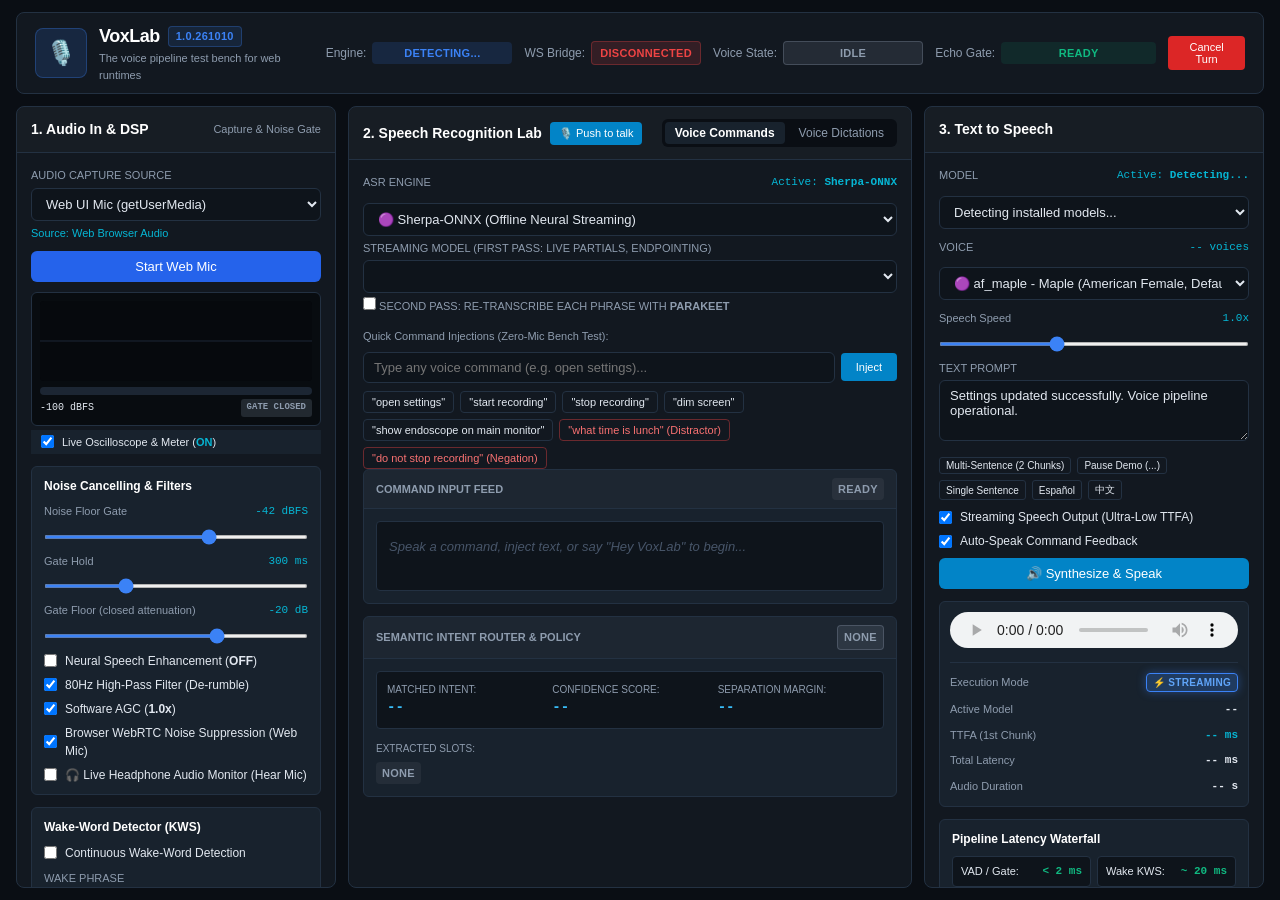
==== web/index.html @ cd6f0ede "feat(asr): Parakeet TDT second pass and switchable streaming model (Kroko default) Each endpointed p" ====
<!DOCTYPE html>
<html lang="en">
<head>
  <meta charset="UTF-8">
  <meta name="viewport" content="width=device-width, initial-scale=1.0">
  <title>VoxLab 1.0.261010 - Voice Pipeline Test Bench</title>
  <link rel="stylesheet" href="css/style.css">
</head>
<body>
  <div class="app-container">
    <!-- Header -->
    <header class="app-header">
      <div class="header-branding">
        <div class="logo-mark">🎙️</div>
        <div>
          <h1 class="app-title">VoxLab <span class="app-version">1.0.261010</span></h1>
          <p class="app-tagline">The voice pipeline test bench for web runtimes</p>
        </div>
      </div>

      <div class="header-status-bar">
        <div class="status-item">
          <span class="status-label">Engine:</span>
          <span id="engine-status" class="badge badge-info" title="Speech Processing Engine">DETECTING...</span>
        </div>
        <div class="status-item">
          <span class="status-label">WS Bridge:</span>
          <span id="ws-status" class="badge badge-disconnected">Connecting...</span>
        </div>
        <div class="status-item">
          <span class="status-label">Voice State:</span>
          <span id="voice-state" class="badge badge-idle">IDLE</span>
        </div>
        <div class="status-item">
          <span class="status-label">Echo Gate:</span>
          <span id="echo-status" class="badge badge-ready">READY</span>
        </div>
        <button id="btn-cancel" class="btn btn-sm btn-danger" title="Emergency Reset to IDLE">Cancel Turn</button>
      </div>
    </header>

    <!-- Main Test Bench Grid -->
    <main class="testbench-grid">
      
      <!-- Panel 1: Audio Input & Pre-processing Hub -->
      <section class="panel panel-input">
        <div class="panel-header">
          <h2>1. Audio In & DSP</h2>
          <span class="panel-subtitle">Capture & Noise Gate</span>
        </div>

        <div class="panel-body">
          <!-- Audio Source Selector -->
          <div class="form-group">
            <label for="audio-source">Audio Capture Source</label>
            <select id="audio-source" class="form-control">
              <option value="web_ui_mic">Web UI Mic (getUserMedia)</option>
              <option value="host_native_mic">Host Go App Mic (OS Native DirectShow / ALSA)</option>
              <option value="wav_file_injection">WAV Sample Injection (voice_test.wav)</option>
            </select>
            <div id="source-status-text" class="helper-text mt-1" style="font-size: 11px; color: var(--cyan);">Source: Web Browser Audio</div>
          </div>

          <!-- Mic Controls -->
          <div class="btn-group mb-2">
            <button id="btn-mic-toggle" class="btn btn-primary btn-block">Start Web Mic</button>
          </div>

          <!-- Live Visualizer -->
          <div class="visualizer-container">
            <canvas id="scope-canvas" width="320" height="90"></canvas>
            <div class="meter-overlay">
              <div class="meter-bar-container">
                <div id="vu-bar" class="meter-bar"></div>
              </div>
              <div class="meter-labels">
                <span id="meter-dbfs">-100 dBFS</span>
                <span id="gate-indicator" class="gate-tag gate-closed">GATE CLOSED</span>
              </div>
            </div>
          </div>
          <div class="toggle-list mt-1" style="background: var(--bg-card); padding: 4px 10px; border-radius: var(--radius-sm); border: 1px solid var(--border);">
            <label class="toggle-item" style="font-size: 11px; margin: 0;">
              <input type="checkbox" id="chk-live-scope" checked>
              <span id="live-scope-label">Live Oscilloscope & Meter (<strong id="live-scope-status" style="color: var(--cyan);">ON</strong>)</span>
            </label>
          </div>

          <!-- DSP Controls -->
          <div class="settings-box mt-3" id="dsp-settings-box">
            <h3>Noise Cancelling & Filters <span id="dsp-bypassed-badge" class="badge badge-muted hidden" style="font-size: 10px;">Bypassed in Browser ASR</span></h3>
            <div class="slider-group">
              <div class="slider-header">
                <label for="noise-gate-slider">Noise Floor Gate</label>
                <span id="noise-gate-val">-42 dBFS</span>
              </div>
              <input type="range" id="noise-gate-slider" min="-80" max="-20" value="-42" step="1">
            </div>
            <div class="slider-group">
              <div class="slider-header">
                <label for="gate-hold-slider">Gate Hold</label>
                <span id="gate-hold-val">300 ms</span>
              </div>
              <input type="range" id="gate-hold-slider" min="0" max="1000" value="300" step="10">
            </div>
            <div class="slider-group">
              <div class="slider-header">
                <label for="gate-floor-slider">Gate Floor (closed attenuation)</label>
                <span id="gate-floor-val">-20 dB</span>
              </div>
              <input type="range" id="gate-floor-slider" min="-60" max="0" value="-20" step="1">
            </div>

            <div class="toggle-list">
              <label class="toggle-item">
                <input type="checkbox" id="chk-enhancer">
                <span id="enhancer-label">Neural Speech Enhancement (<strong id="enhancer-status-val">OFF</strong>)</span>
              </label>
              <div id="enhancer-model-container" class="form-group mt-1 hidden" style="margin-left: 24px; margin-bottom: 6px;">
                <label for="enhancer-model-select" style="font-size: 10px; color: var(--text-dim); text-transform: uppercase;">Enhancement Architecture:</label>
                <select id="enhancer-model-select" class="form-control" style="font-size: 11px; padding: 2px 6px; height: 26px;">
                  <option value="gtcrn">GTCRN (Ultra-fast Conv-Recurrent)</option>
                  <option value="dpdfnet">DPDFNet (Deep Polyphase Filtering)</option>
                </select>
              </div>
              <label class="toggle-item">
                <input type="checkbox" id="chk-highpass" checked>
                <span>80Hz High-Pass Filter (De-rumble)</span>
              </label>
              <label class="toggle-item">
                <input type="checkbox" id="chk-agc" checked>
                <span id="agc-label">Software AGC (<strong id="agc-val">1.0x</strong>)</span>
              </label>
              <label class="toggle-item">
                <input type="checkbox" id="chk-webrtc-ns" checked>
                <span id="webrtc-ns-label">Browser WebRTC Noise Suppression (Web Mic)</span>
              </label>
              <label class="toggle-item">
                <input type="checkbox" id="chk-monitor">
                <span>🎧 Live Headphone Audio Monitor (Hear Mic)</span>
              </label>
            </div>
          </div>

          <!-- Wake-Word Activation -->
          <div class="settings-box mt-3" id="kws-settings-box">
            <h3>Wake-Word Detector (KWS) <span id="kws-disabled-badge" class="badge badge-muted hidden" style="font-size: 10px;">Disabled in Dictation</span></h3>
            <div class="toggle-list">
              <label class="toggle-item">
                <input type="checkbox" id="chk-kws-enable">
                <span>Continuous Wake-Word Detection</span>
              </label>
            </div>
            <div class="form-group mt-2">
              <label for="kws-keyword">Wake Phrase</label>
              <input type="text" id="kws-keyword" class="form-control" placeholder="Enter wake phrase (e.g. hey voxlab)..." value="hey voxlab" autocomplete="off">
            </div>
            <div id="kws-acoustic-controls">
              <div class="slider-group">
                <div class="slider-header">
                  <label>Sensitivity Threshold</label>
                  <span id="kws-thresh-val">0.40</span>
                </div>
                <input type="range" id="kws-thresh-slider" min="0.10" max="0.90" value="0.40" step="0.05">
              </div>
              <div class="ring-buffer-indicator">
                <span>Pre-roll Buffer:</span>
                <strong id="ring-buf-status">1000 ms armed</strong>
              </div>
            </div>
          </div>
        </div>
      </section>

      <!-- Panel 2: Dual Speech Processing Lab -->
      <section class="panel panel-center">
        <div class="panel-header">
          <div class="panel-title-row">
            <h2>2. Speech Recognition Lab</h2>
            <button id="btn-ptt-command" class="btn btn-sm btn-accent" title="Listen for voice command">🎙️ Push to talk</button>
          </div>
          <!-- Tab Switcher -->
          <div class="tabs-nav">
            <button id="tab-btn-commands" class="tab-btn active">Voice Commands</button>
            <button id="tab-btn-dictation" class="tab-btn">Voice Dictations</button>
          </div>
        </div>

        <div class="panel-body">
          <!-- ASR Engine Selection -->
          <div class="form-group mb-3">
            <div class="slider-header mb-1">
              <label for="asr-engine-select">ASR Engine</label>
              <span class="helper-text" style="font-size: 11px;">Active: <strong id="asr-engine-name" style="color: var(--cyan);">Sherpa-ONNX</strong></span>
            </div>
            <select id="asr-engine-select" class="form-control">
              <option value="sherpa">🟣 Sherpa-ONNX (Offline Neural Streaming)</option>
              <option value="browser">🌐 Browser Web Speech API (Built-in SpeechRecognition)</option>
              <option value="sim">🧪 Testbench Simulator (Mock Voice Engine)</option>
            </select>
            <div id="sherpa-model-controls" class="mt-1">
              <label for="asr-model-select" class="helper-text" style="font-size: 11px;">Streaming model (first pass: live partials, endpointing)</label>
              <select id="asr-model-select" class="form-control"></select>
              <label class="toggle-item mt-1">
                <input type="checkbox" id="chk-second-pass">
                <span>Second pass: re-transcribe each phrase with <strong id="second-pass-model">Parakeet</strong></span>
              </label>
            </div>
          </div>

          <!-- Commands Tab Content -->
          <div id="tab-content-commands" class="tab-content active">
            <!-- Quick Command Injection (Zero-Mic Bench Test) -->
            <div class="quick-inject mb-3">
              <label for="custom-cmd-input">Quick Command Injections (Zero-Mic Bench Test):</label>
              <div class="custom-inject-form">
                <input type="text" id="custom-cmd-input" class="form-control" placeholder="Type any voice command (e.g. open settings)..." autocomplete="off">
                <button id="btn-custom-inject" class="btn btn-sm btn-accent" title="Inject command">Inject</button>
              </div>
              <div class="quick-buttons">
                <button class="btn btn-sm btn-outline btn-inject" data-text="open settings">"open settings"</button>
                <button class="btn btn-sm btn-outline btn-inject" data-text="start recording">"start recording"</button>
                <button class="btn btn-sm btn-outline btn-inject" data-text="stop recording">"stop recording"</button>
                <button class="btn btn-sm btn-outline btn-inject" data-text="dim screen">"dim screen"</button>
                <button class="btn btn-sm btn-outline btn-inject" data-text="show endoscope on the main monitor">"show endoscope on main monitor"</button>
                <button class="btn btn-sm btn-outline btn-inject text-danger" data-text="what time is lunch">"what time is lunch" (Distractor)</button>
                <button class="btn btn-sm btn-outline btn-inject text-danger" data-text="do not stop recording">"do not stop recording" (Negation)</button>
              </div>
            </div>

            <!-- Command Input Feed Card -->
            <div class="card transcript-card">
              <div class="card-header">
                <span class="card-title">Command Input Feed</span>
                <span id="asr-status-badge" class="badge badge-subtle">Ready</span>
              </div>
              <div class="card-body">
                <div id="command-transcript-box" class="transcript-box">
                  <span class="placeholder-text">Speak a command, inject text, or say "Hey VoxLab" to begin...</span>
                </div>
              </div>
            </div>

            <!-- Intent Inspector Card -->
            <div class="card intent-card mt-3">
              <div class="card-header">
                <span class="card-title">Semantic Intent Router & Policy</span>
                <span id="intent-decision-badge" class="badge badge-idle">None</span>
              </div>
              <div class="card-body">
                <div class="intent-grid">
                  <div class="intent-metric">
                    <span class="metric-label">Matched Intent:</span>
                    <strong id="matched-intent-id">--</strong>
                  </div>
                  <div class="intent-metric">
                    <span class="metric-label">Confidence Score:</span>
                    <strong id="matched-confidence">--</strong>
                  </div>
                  <div class="intent-metric">
                    <span class="metric-label">Separation Margin:</span>
                    <strong id="matched-margin">--</strong>
                  </div>
                </div>

                <div id="slots-container" class="slots-box mt-2">
                  <span class="metric-label">Extracted Slots:</span>
                  <div id="slots-tags" class="tag-cloud"><span class="badge badge-subtle">None</span></div>
                </div>

                <!-- Rejection / Chatter Notice -->
                <div id="rejection-box" class="alert-box alert-warning mt-2 hidden">
                  <strong>Room Chatter Rejected:</strong>
                  <span id="rejection-reason">Out-of-domain conversational speech ignored quietly.</span>
                </div>
              </div>
            </div>
          </div>

          <!-- Dictation Tab Content -->
          <div id="tab-content-dictation" class="tab-content">
            <div class="turn-controls mb-3">
              <button id="btn-start-dictation" class="btn btn-accent">📝 Start dictation</button>
              <button id="btn-stop-dictation" class="btn btn-secondary">⏹️ Stop dictation</button>
            </div>

            <!-- Quick Dictation Injection (Zero-Mic Bench Test) -->
            <div class="quick-inject mb-3">
              <label for="custom-dict-input">Quick Dictation Injections (Zero-Mic Bench Test):</label>
              <div class="custom-inject-form">
                <input type="text" id="custom-dict-input" class="form-control" placeholder="Type spoken phrase (e.g. vital signs normal period)..." autocomplete="off">
                <button id="btn-custom-dict-inject" class="btn btn-sm btn-accent" title="Inject phrase">Inject</button>
              </div>
              <div class="quick-buttons">
                <button class="btn btn-sm btn-outline btn-inject-dict" data-text="patient presented with mild headache comma nausea and fatigue">"patient presented with mild headache comma nausea..."</button>
                <button class="btn btn-sm btn-outline btn-inject-dict" data-text="vital signs stable period">"vital signs stable period"</button>
                <button class="btn btn-sm btn-outline btn-inject-dict" data-text="incision site clean semicolon no signs of inflammation">"incision site clean semicolon..."</button>
                <button class="btn btn-sm btn-outline btn-inject-dict" data-text="any history of allergies question mark">"any history of allergies question mark"</button>
                <button class="btn btn-sm btn-outline btn-inject-dict" data-text="new line follow up in two weeks">"new line follow up in two weeks"</button>
              </div>
            </div>

            <!-- Live Streaming Dictation Stream -->
            <div class="card transcript-card">
              <div class="card-header">
                <span class="card-title">Live Spoken Dictation Stream</span>
                <span id="dictation-status-badge" class="badge badge-subtle">Idle</span>
              </div>
              <div class="card-body">
                <div id="dictation-live-box" class="transcript-box">
                  <span class="placeholder-text">Press 'Start dictation' and begin speaking...</span>
                </div>
              </div>
            </div>

            <!-- Annotation Draft Card -->
            <div class="card draft-card mt-3">
              <div class="card-header">
                <span class="card-title">Annotation Draft & Review (Safe Isolation)</span>
                <span class="badge badge-info">Draft Mode</span>
              </div>
              <div class="card-body">
                <p class="helper-text">Spoken text here is strictly isolated from command execution. Words like "stop recording" will never trigger system commands.</p>
                <textarea id="dictation-draft-text" class="form-control draft-textarea" rows="4" placeholder="Finalized dictation draft text appears here for review..."></textarea>
                
                <div class="draft-metadata mt-2">
                  <span>Target: <strong id="draft-target-label">scope_inspection_1</strong></span>
                  <span>Word Count: <strong id="draft-word-count">0</strong></span>
                </div>

                <div class="draft-actions mt-3">
                  <button id="btn-save-draft" class="btn btn-success">💾 Approve & Save</button>
                  <button id="btn-copy-draft" class="btn btn-secondary">📋 Copy</button>
                  <button id="btn-clear-draft" class="btn btn-danger">🗑️ Discard</button>
                </div>
              </div>
            </div>
          </div>

        </div>
      </section>

      <!-- Panel 3: Voice Synthesis (Kokoro TTS) & Telemetry -->
      <section class="panel panel-tts">
        <div class="panel-header">
          <h2>3. Text to Speech</h2>
        </div>

        <div class="panel-body">
          <!-- Model Selection -->
          <div class="form-group">
            <div class="slider-header mb-1">
              <label for="tts-model-select">Model</label>
              <span class="helper-text" style="font-size: 11px;">Active: <strong id="tts-model-name" style="color: var(--cyan);">Detecting...</strong></span>
            </div>
            <select id="tts-model-select" class="form-control">
              <option value="">Detecting installed models...</option>
            </select>
          </div>

          <!-- Voice Selection -->
          <div class="form-group mt-2">
            <div class="slider-header mb-1">
              <label for="tts-voice-select">Voice</label>
              <span class="helper-text" style="font-size: 11px;"><span id="tts-voice-count">--</span> voices</span>
            </div>
            <select id="tts-voice-select" class="form-control">
              <option value="af_maple">🟣 af_maple - Maple (American Female, Default)</option>
            </select>
          </div>

          <div class="slider-group">
            <div class="slider-header">
              <label>Speech Speed</label>
              <span id="tts-speed-val">1.0x</span>
            </div>
            <input type="range" id="tts-speed-slider" min="0.7" max="1.5" value="1.0" step="0.1">
          </div>

          <!-- Prompt Text -->
          <div class="form-group mt-2">
            <label for="tts-input-text">Text Prompt</label>
            <textarea id="tts-input-text" class="form-control" rows="3">Settings updated successfully. Voice pipeline operational.</textarea>
          </div>

          <!-- Quick Prompts -->
          <div class="quick-prompts">
            <button class="btn btn-xs btn-outline btn-prompt" data-text="Settings updated successfully. Voice pipeline operational.">Multi-Sentence (2 Chunks)</button>
            <button class="btn btn-xs btn-outline btn-prompt" data-text="System initialized... Ready for voice input.">Pause Demo (...)</button>
            <button class="btn btn-xs btn-outline btn-prompt" data-text="System preferences opened.">Single Sentence</button>
            <button class="btn btn-xs btn-outline btn-prompt" data-text="Hola, el sistema de voz está listo.">Español</button>
            <button class="btn btn-xs btn-outline btn-prompt" data-text="你好，语音系统已启动。">中文</button>
          </div>

          <div class="toggle-list mt-2">
            <label class="toggle-item">
              <input type="checkbox" id="chk-tts-streaming" checked>
              <span>Streaming Speech Output (Ultra-Low TTFA)</span>
            </label>
            <label class="toggle-item">
              <input type="checkbox" id="chk-auto-speak" checked>
              <span>Auto-Speak Command Feedback</span>
            </label>
          </div>

          <div class="btn-group mt-2">
            <button id="btn-synthesize" class="btn btn-accent btn-block">🔊 Synthesize & Speak</button>
          </div>

          <!-- Audio Player Card -->
          <div class="audio-playback-card mt-3">
            <audio id="tts-audio-player" controls class="tts-player"></audio>
            <div id="tts-stream-banner" class="tts-stream-banner hidden" style="display: none; align-items: center; gap: 8px; font-size: 11px; padding: 4px 8px; background: rgba(56, 189, 248, 0.12); border: 1px solid rgba(56, 189, 248, 0.3); border-radius: 4px; margin-bottom: 6px;">
              <span class="badge badge-listen" style="padding: 2px 6px; font-size: 10px;">STREAMING</span>
              <span id="tts-stream-status" style="color: var(--cyan); font-family: monospace;">Receiving chunks...</span>
            </div>
            <div class="tts-metrics-lines">
              <div class="tts-metric-line">
                <span class="tts-metric-label">Execution Mode</span>
                <span id="metric-tts-mode-badge" class="badge badge-subtle" style="font-size: 10px; padding: 1px 6px;">--</span>
              </div>
              <div class="tts-metric-line">
                <span class="tts-metric-label">Active Model</span>
                <strong id="tts-player-model">--</strong>
              </div>
              <div class="tts-metric-line">
                <span class="tts-metric-label">TTFA (1st Chunk)</span>
                <strong id="metric-tts-ttfa" style="color: var(--cyan);">-- ms</strong>
              </div>
              <div class="tts-metric-line">
                <span class="tts-metric-label">Total Latency</span>
                <strong id="metric-tts-latency">-- ms</strong>
              </div>
              <div class="tts-metric-line">
                <span class="tts-metric-label">Audio Duration</span>
                <strong id="metric-tts-dur">-- s</strong>
              </div>
            </div>
          </div>

          <!-- Benchmarks & Waterfall -->
          <div class="settings-box mt-3">
            <h3>Pipeline Latency Waterfall</h3>
            <div class="latency-grid">
              <div class="latency-pill">
                <span>VAD / Gate:</span>
                <strong>&lt; 2 ms</strong>
              </div>
              <div class="latency-pill">
                <span>Wake KWS:</span>
                <strong>~ 20 ms</strong>
              </div>
              <div class="latency-pill">
                <span>ASR Turn:</span>
                <strong id="metric-asr-delay">~ 180 ms</strong>
              </div>
              <div class="latency-pill">
                <span>Intent Scoring:</span>
                <strong id="metric-intent-latency">-- ms</strong>
              </div>
            </div>
          </div>

          <!-- WebSocket Event Stream -->
          <div class="settings-box mt-3">
            <div class="slider-header">
              <h3>IPC Event Stream</h3>
              <button id="btn-clear-log" class="btn btn-xs btn-subtle">Clear</button>
            </div>
            <div id="event-log" class="event-log-box"></div>
          </div>

        </div>
      </section>

    </main>
  </div>

  <!-- JavaScript Modules -->
  <script src="js/audio-capture.js"></script>
  <script src="js/voice-client.js"></script>
  <script src="js/bench-ui.js"></script>
</body>
</html>
---- web/css/style.css ----
:root {
  --bg-dark: #0a0e14;
  --bg-panel: #121820;
  --bg-card: #18222d;
  --bg-input: #0e141b;
  --border-color: #233142;
  --border-focus: #3b82f6;
  --text-main: #e2e8f0;
  --text-muted: #8e9cae;
  --accent: #3b82f6;
  --accent-hover: #2563eb;
  --success: #10b981;
  --warning: #f59e0b;
  --danger: #ef4444;
  --cyan: #06b6d4;
  --font-family: -apple-system, BlinkMacSystemFont, "Segoe UI", Roboto, Helvetica, Arial, sans-serif;
  --font-mono: "SFMono-Regular", Consolas, "Liberation Mono", Menlo, monospace;
}

* {
  box-sizing: border-box;
  margin: 0;
  padding: 0;
}

body {
  background-color: var(--bg-dark);
  color: var(--text-main);
  font-family: var(--font-family);
  font-size: 14px;
  line-height: 1.5;
  height: 100vh;
  overflow: hidden;
}

.app-container {
  display: flex;
  flex-direction: column;
  height: 100vh;
  padding: 12px 16px;
  gap: 12px;
}

/* Header */
.app-header {
  display: flex;
  justify-content: space-between;
  align-items: center;
  background-color: var(--bg-panel);
  border: 1px solid var(--border-color);
  border-radius: 8px;
  padding: 10px 18px;
}

.header-branding {
  display: flex;
  align-items: center;
  gap: 12px;
}

.logo-mark {
  font-size: 24px;
  background: rgba(59, 130, 246, 0.15);
  padding: 6px 10px;
  border-radius: 8px;
  border: 1px solid rgba(59, 130, 246, 0.3);
}

.app-title {
  font-size: 18px;
  font-weight: 700;
  letter-spacing: -0.5px;
  color: #fff;
  display: flex;
  align-items: center;
  gap: 8px;
}

.app-version {
  font-size: 11px;
  font-weight: 600;
  color: var(--accent);
  background: rgba(59, 130, 246, 0.12);
  border: 1px solid rgba(59, 130, 246, 0.28);
  border-radius: 4px;
  padding: 1px 7px;
  letter-spacing: 0.3px;
}

.app-tagline {
  font-size: 11px;
  color: var(--text-muted);
}

.header-status-bar {
  display: flex;
  align-items: center;
  gap: 12px;
  flex-wrap: nowrap;
}

.status-item {
  display: flex;
  align-items: center;
  gap: 6px;
  font-size: 12px;
  white-space: nowrap;
}

.status-label {
  color: var(--text-muted);
  font-weight: 500;
}

/* Badges with stable fixed width to prevent header text jumping */
.badge {
  display: inline-flex;
  justify-content: center;
  align-items: center;
  text-align: center;
  padding: 3px 6px;
  border-radius: 4px;
  font-size: 11px;
  font-weight: 600;
  letter-spacing: 0.3px;
  text-transform: uppercase;
  box-sizing: border-box;
  white-space: nowrap;
}

/* Stable fixed widths: only the badge color/text changes, never shifting line layout */
#engine-status {
  width: 140px;
}

#ws-status {
  width: 110px;
}

#voice-state {
  width: 140px;
}

#echo-status {
  width: 155px;
}

.badge-connected { background: rgba(16, 185, 129, 0.15); color: var(--success); border: 1px solid rgba(16, 185, 129, 0.3); }
.badge-disconnected { background: rgba(239, 68, 68, 0.15); color: var(--danger); border: 1px solid rgba(239, 68, 68, 0.3); }
.badge-idle { background: rgba(142, 156, 174, 0.15); color: var(--text-muted); border: 1px solid rgba(142, 156, 174, 0.3); }
.badge-listen { background: rgba(59, 130, 246, 0.25); color: #60a5fa; border: 1px solid #3b82f6; box-shadow: 0 0 10px rgba(59, 130, 246, 0.4); animation: pulse 1.5s infinite; }
.badge-speak { background: rgba(6, 182, 212, 0.25); color: #38bdf8; border: 1px solid var(--cyan); box-shadow: 0 0 10px rgba(6, 182, 212, 0.4); }
.badge-ready { background: rgba(16, 185, 129, 0.1); color: var(--success); }
.badge-muted { background: rgba(245, 158, 11, 0.2); color: var(--warning); border: 1px solid var(--warning); }
.badge-subtle { background: rgba(255, 255, 255, 0.05); color: var(--text-muted); }
.badge-info { background: rgba(59, 130, 246, 0.15); color: var(--accent); }

@keyframes pulse {
  0%, 100% { opacity: 1; transform: scale(1); }
  50% { opacity: 0.85; transform: scale(1.03); }
}

/* Test Bench Grid */
.testbench-grid {
  display: grid;
  grid-template-columns: 320px 1fr 340px;
  gap: 12px;
  flex: 1;
  min-height: 0;
}

/* Panels */
.panel {
  background-color: var(--bg-panel);
  border: 1px solid var(--border-color);
  border-radius: 8px;
  display: flex;
  flex-direction: column;
  overflow: hidden;
}

.panel-header {
  padding: 12px 14px;
  background-color: rgba(255, 255, 255, 0.02);
  border-bottom: 1px solid var(--border-color);
  display: flex;
  justify-content: space-between;
  align-items: center;
}

.panel-title-row {
  display: flex;
  align-items: center;
  gap: 8px;
}

#tts-model-badge {
  font-size: 10px;
  padding: 2px 7px;
  letter-spacing: 0.3px;
  max-width: 160px;
  overflow: hidden;
  text-overflow: ellipsis;
  white-space: nowrap;
}

.panel-header h2 {
  font-size: 14px;
  font-weight: 600;
  color: #fff;
}

.panel-subtitle {
  font-size: 11px;
  color: var(--text-muted);
}

.panel-body {
  padding: 14px;
  overflow-y: auto;
  flex: 1;
}

/* Form Controls */
.form-group {
  margin-bottom: 10px;
}

.form-group label {
  display: block;
  font-size: 11px;
  font-weight: 500;
  color: var(--text-muted);
  margin-bottom: 4px;
  text-transform: uppercase;
}

.form-control {
  width: 100%;
  background: var(--bg-input);
  border: 1px solid var(--border-color);
  color: var(--text-main);
  padding: 7px 10px;
  border-radius: 6px;
  font-size: 13px;
  font-family: inherit;
  outline: none;
  transition: border-color 0.15s;
}

.form-control:focus {
  border-color: var(--border-focus);
}

/* Visualizer */
.visualizer-container {
  background: #080c10;
  border: 1px solid var(--border-color);
  border-radius: 6px;
  padding: 8px;
  margin-top: 10px;
}

#scope-canvas {
  width: 100%;
  height: 80px;
  background: #040608;
  border-radius: 4px;
  display: block;
}

.meter-overlay {
  margin-top: 6px;
}

.meter-bar-container {
  height: 8px;
  background: #1c2633;
  border-radius: 4px;
  overflow: hidden;
}

.meter-bar {
  width: 0%;
  height: 100%;
  background: linear-gradient(90deg, var(--success), var(--warning) 80%, var(--danger));
  transition: width 0.08s ease-out;
}

.meter-labels {
  display: flex;
  justify-content: space-between;
  align-items: center;
  font-family: var(--font-mono);
  font-size: 10px;
  margin-top: 4px;
}

.gate-tag {
  font-size: 9px;
  padding: 2px 6px;
  border-radius: 3px;
  font-weight: 600;
}

.gate-open { background: rgba(16, 185, 129, 0.2); color: var(--success); }
.gate-closed { background: rgba(142, 156, 174, 0.2); color: var(--text-muted); }

/* Settings Box */
.settings-box {
  background: var(--bg-card);
  border: 1px solid var(--border-color);
  border-radius: 6px;
  padding: 10px 12px;
}

.settings-box h3 {
  font-size: 12px;
  font-weight: 600;
  color: #fff;
  margin-bottom: 8px;
  display: flex;
  justify-content: space-between;
  align-items: center;
}

.settings-box.section-disabled {
  opacity: 0.38;
  pointer-events: none;
  filter: grayscale(0.7);
  user-select: none;
  transition: opacity 0.2s ease, filter 0.2s ease;
}

.settings-box.section-disabled input,
.settings-box.section-disabled select,
.settings-box.section-disabled button {
  cursor: not-allowed;
}

.slider-group {
  margin-bottom: 8px;
}

.slider-header {
  display: flex;
  justify-content: space-between;
  font-size: 11px;
  color: var(--text-muted);
  margin-bottom: 4px;
}

.slider-header span {
  font-family: var(--font-mono);
  color: var(--cyan);
}

input[type="range"] {
  width: 100%;
  accent-color: var(--accent);
  background: #1c2633;
  height: 4px;
  border-radius: 2px;
  outline: none;
}

.toggle-list {
  display: flex;
  flex-direction: column;
  gap: 6px;
}

.toggle-item {
  display: flex;
  align-items: center;
  gap: 8px;
  font-size: 12px;
  cursor: pointer;
  color: var(--text-main);
}

.ring-buffer-indicator {
  margin-top: 8px;
  padding-top: 6px;
  border-top: 1px solid var(--border-color);
  display: flex;
  justify-content: space-between;
  font-size: 11px;
  color: var(--text-muted);
}

.ring-buffer-indicator strong {
  color: var(--success);
}

/* Buttons */
.btn {
  display: inline-flex;
  align-items: center;
  justify-content: center;
  font-family: inherit;
  font-weight: 500;
  font-size: 13px;
  padding: 7px 14px;
  border-radius: 6px;
  border: 1px solid transparent;
  cursor: pointer;
  transition: all 0.15s;
}

.btn-block { width: 100%; }
.btn-sm { font-size: 11px; padding: 4px 8px; border-radius: 4px; }
.btn-xs { font-size: 10px; padding: 2px 6px; border-radius: 3px; }

.btn-primary { background: #2563eb; color: #fff; }
.btn-primary:hover { background: #1d4ed8; }
.btn-accent { background: #0284c7; color: #fff; }
.btn-accent:hover { background: #0369a1; }
.btn-secondary { background: #1e293b; color: var(--text-main); border-color: var(--border-color); }
.btn-secondary:hover { background: #334155; }
.btn-success { background: #059669; color: #fff; }
.btn-danger { background: #dc2626; color: #fff; }
.btn-subtle { background: transparent; color: var(--text-muted); border-color: var(--border-color); }
.btn-outline { background: transparent; border-color: var(--border-color); color: var(--text-main); }
.btn-outline:hover { background: rgba(255, 255, 255, 0.05); }

/* Tabs */
.tabs-nav {
  display: flex;
  gap: 4px;
  background: var(--bg-dark);
  padding: 3px;
  border-radius: 6px;
}

.tab-btn {
  background: transparent;
  border: none;
  color: var(--text-muted);
  font-size: 12px;
  font-weight: 500;
  padding: 4px 10px;
  border-radius: 4px;
  cursor: pointer;
}

.tab-btn.active {
  background: var(--bg-card);
  color: #fff;
  font-weight: 600;
}

.tab-content { display: none; }
.tab-content.active { display: block; }

/* Cards */
.card {
  background: var(--bg-card);
  border: 1px solid var(--border-color);
  border-radius: 6px;
  overflow: hidden;
}

.card-header {
  padding: 8px 12px;
  background: rgba(255, 255, 255, 0.02);
  border-bottom: 1px solid var(--border-color);
  display: flex;
  justify-content: space-between;
  align-items: center;
}

.card-title {
  font-size: 11px;
  font-weight: 600;
  text-transform: uppercase;
  color: var(--text-muted);
}

.card-body {
  padding: 12px;
}

/* Transcript Box */
.transcript-box {
  background: var(--bg-input);
  border: 1px solid var(--border-color);
  border-radius: 4px;
  padding: 12px;
  min-height: 70px;
  font-size: 15px;
  font-family: var(--font-family);
  color: #fff;
  line-height: 1.6;
}

.placeholder-text {
  color: #475569;
  font-style: italic;
  font-size: 13px;
}

/* Intent Grid */
.intent-grid {
  display: grid;
  grid-template-columns: repeat(3, 1fr);
  gap: 10px;
  background: var(--bg-input);
  padding: 10px;
  border-radius: 4px;
  border: 1px solid var(--border-color);
}

.intent-metric {
  display: flex;
  flex-direction: column;
}

.metric-label {
  font-size: 10px;
  color: var(--text-muted);
  text-transform: uppercase;
}

.intent-metric strong {
  font-size: 14px;
  color: #38bdf8;
  font-family: var(--font-mono);
}

.tag-cloud {
  display: flex;
  flex-wrap: wrap;
  gap: 6px;
  margin-top: 4px;
}

/* Alert Box */
.alert-box {
  padding: 8px 12px;
  border-radius: 4px;
  font-size: 12px;
}

.alert-warning {
  background: rgba(245, 158, 11, 0.15);
  border: 1px solid rgba(245, 158, 11, 0.3);
  color: #fbbf24;
}

/* Quick Buttons */
.quick-buttons, .quick-prompts {
  display: flex;
  flex-wrap: wrap;
  gap: 6px;
  margin-top: 6px;
}

.quick-inject label {
  font-size: 11px;
  color: var(--text-muted);
}

.custom-inject-form {
  display: flex;
  gap: 6px;
  align-items: center;
  margin-top: 6px;
  margin-bottom: 8px;
}

.custom-inject-form .form-control {
  flex: 1;
}

.custom-inject-form .btn {
  white-space: nowrap;
  padding: 7px 14px;
}

.text-danger { color: #f87171 !important; border-color: rgba(239, 68, 68, 0.4) !important; }

/* Dictation */
.draft-textarea {
  font-family: var(--font-mono);
  font-size: 13px;
  line-height: 1.6;
}

.helper-text {
  font-size: 11px;
  color: var(--text-muted);
  margin-bottom: 8px;
}

.draft-metadata {
  display: flex;
  justify-content: space-between;
  font-size: 11px;
  color: var(--text-muted);
}

.draft-actions {
  display: flex;
  gap: 8px;
}

/* Turn Controls */
.turn-controls {
  display: flex;
  gap: 8px;
  margin-bottom: 12px;
}

/* TTS Player */
.audio-playback-card {
  background: var(--bg-card);
  border: 1px solid var(--border-color);
  border-radius: 6px;
  padding: 10px;
}

.tts-player {
  width: 100%;
  height: 36px;
  outline: none;
}

.tts-metrics-lines {
  display: flex;
  flex-direction: column;
  gap: 5px;
  margin-top: 8px;
  padding-top: 8px;
  border-top: 1px solid var(--border-color);
  font-size: 11px;
}

.tts-metric-line {
  display: flex;
  justify-content: space-between;
  align-items: center;
  padding: 2px 0;
}

.tts-metric-label {
  color: var(--text-muted);
  font-size: 11px;
}

.tts-metric-line strong {
  font-family: var(--font-mono);
  color: var(--text-main);
  font-size: 11px;
}

/* Latency Grid */
.latency-grid {
  display: grid;
  grid-template-columns: 1fr 1fr;
  gap: 6px;
}

.latency-pill {
  background: var(--bg-input);
  border: 1px solid var(--border-color);
  padding: 6px 8px;
  border-radius: 4px;
  display: flex;
  justify-content: space-between;
  font-size: 11px;
}

.latency-pill strong {
  font-family: var(--font-mono);
  color: var(--success);
}

/* Event Log */
.event-log-box {
  background: #06090d;
  border: 1px solid var(--border-color);
  border-radius: 4px;
  height: 120px;
  overflow-y: auto;
  font-family: var(--font-mono);
  font-size: 10px;
  padding: 6px;
  display: flex;
  flex-direction: column;
  gap: 4px;
}

.log-entry {
  color: #94a3b8;
  word-break: break-all;
}

.log-time { color: #64748b; margin-right: 4px; }
.log-event { color: #38bdf8; font-weight: 600; margin-right: 4px; }

/* Utilities */
.hidden { display: none !important; }
.mt-1 { margin-top: 4px; }
.mt-2 { margin-top: 8px; }
.mt-3 { margin-top: 12px; }
.mb-2 { margin-bottom: 8px; }
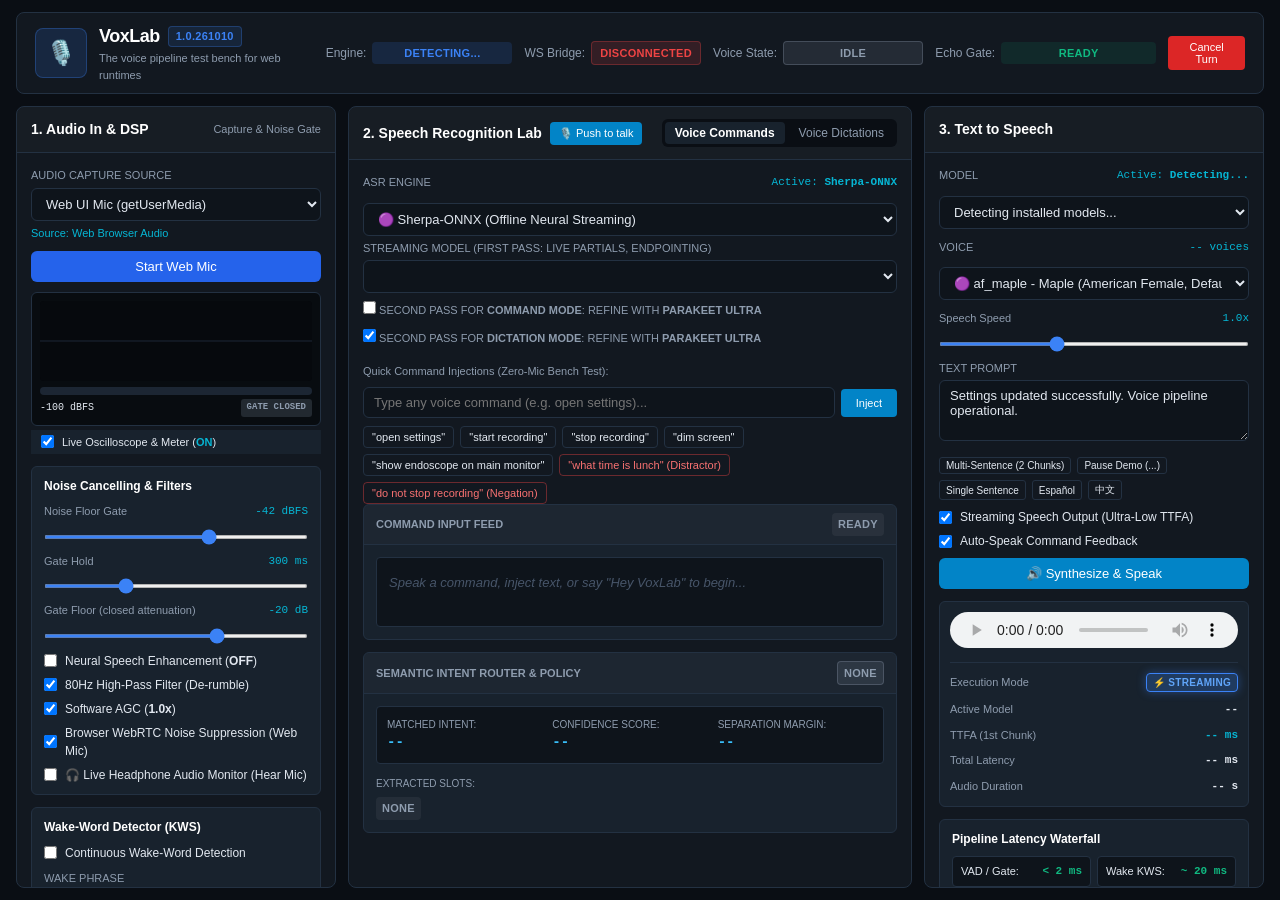
==== commit e2f84689: "feat(asr): upgrade to Nemotron-3.5 streaming & Parakeet Ultra with per-mode second pass controls" ====
--- a/web/index.html
+++ b/web/index.html
@@ -201,10 +201,16 @@
             <div id="sherpa-model-controls" class="mt-1">
               <label for="asr-model-select" class="helper-text" style="font-size: 11px;">Streaming model (first pass: live partials, endpointing)</label>
               <select id="asr-model-select" class="form-control"></select>
-              <label class="toggle-item mt-1">
-                <input type="checkbox" id="chk-second-pass">
-                <span>Second pass: re-transcribe each phrase with <strong id="second-pass-model">Parakeet</strong></span>
-              </label>
+              <div class="second-pass-toggles mt-2" style="display: flex; flex-direction: column; gap: 6px;">
+                <label class="toggle-item">
+                  <input type="checkbox" id="chk-second-pass-command">
+                  <span>Second pass for <strong>Command mode</strong>: refine with <strong class="second-pass-model-name" id="second-pass-model">Parakeet Ultra</strong></span>
+                </label>
+                <label class="toggle-item">
+                  <input type="checkbox" id="chk-second-pass-dictation" checked>
+                  <span>Second pass for <strong>Dictation mode</strong>: refine with <strong class="second-pass-model-name">Parakeet Ultra</strong></span>
+                </label>
+              </div>
             </div>
           </div>
 
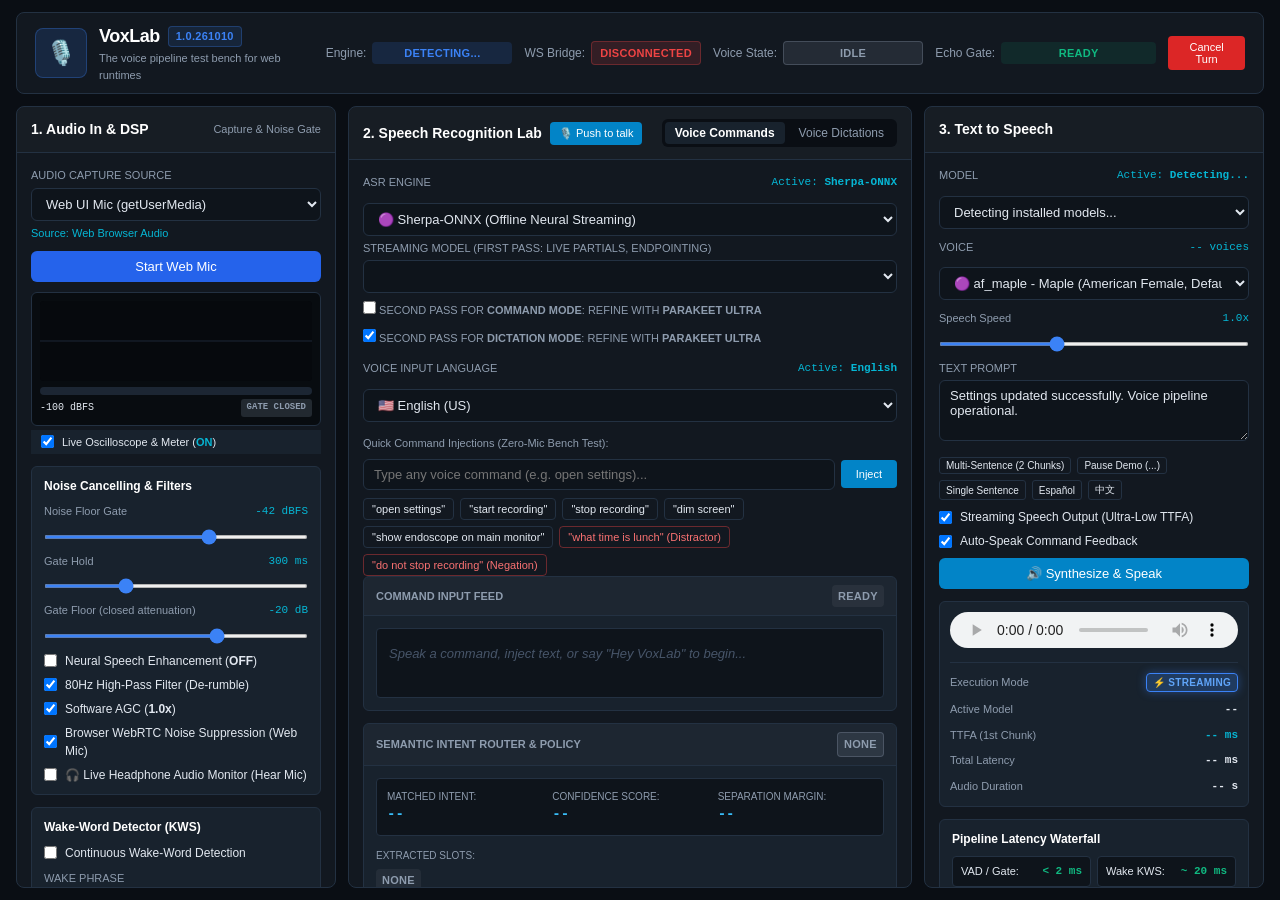
==== commit e7b74464: "feat(eval): add voice input language selector and synthetic round-trip acoustic evaluation suite" ====
--- a/web/index.html
+++ b/web/index.html
@@ -214,6 +214,27 @@
             </div>
           </div>
 
+          <!-- Voice Input Language Selection -->
+          <div class="form-group mb-3">
+            <div class="slider-header mb-1">
+              <label for="asr-lang-select">Voice Input Language</label>
+              <span class="helper-text" style="font-size: 11px;">Active: <strong id="asr-lang-label" style="color: var(--cyan);">English (US)</strong></span>
+            </div>
+            <select id="asr-lang-select" class="form-control">
+              <option value="auto">🌐 Auto-Detect / Multilingual (Nemotron 40+ langs)</option>
+              <option value="en-US" selected>🇺🇸 English (US)</option>
+              <option value="en-GB">🇬🇧 English (UK)</option>
+              <option value="es-ES">🇪🇸 Spanish (Español)</option>
+              <option value="fr-FR">🇫🇷 French (Français)</option>
+              <option value="de-DE">🇩🇪 German (Deutsch)</option>
+              <option value="it-IT">🇮🇹 Italian (Italiano)</option>
+              <option value="pt-BR">🇧🇷 Portuguese (Português - Brasil)</option>
+              <option value="ja-JP">🇯🇵 Japanese (日本語)</option>
+              <option value="zh-CN">🇨🇳 Chinese (Mandarin / 普通话)</option>
+              <option value="hi-IN">🇮🇳 Hindi (हिन्दी)</option>
+            </select>
+          </div>
+
           <!-- Commands Tab Content -->
           <div id="tab-content-commands" class="tab-content active">
             <!-- Quick Command Injection (Zero-Mic Bench Test) -->
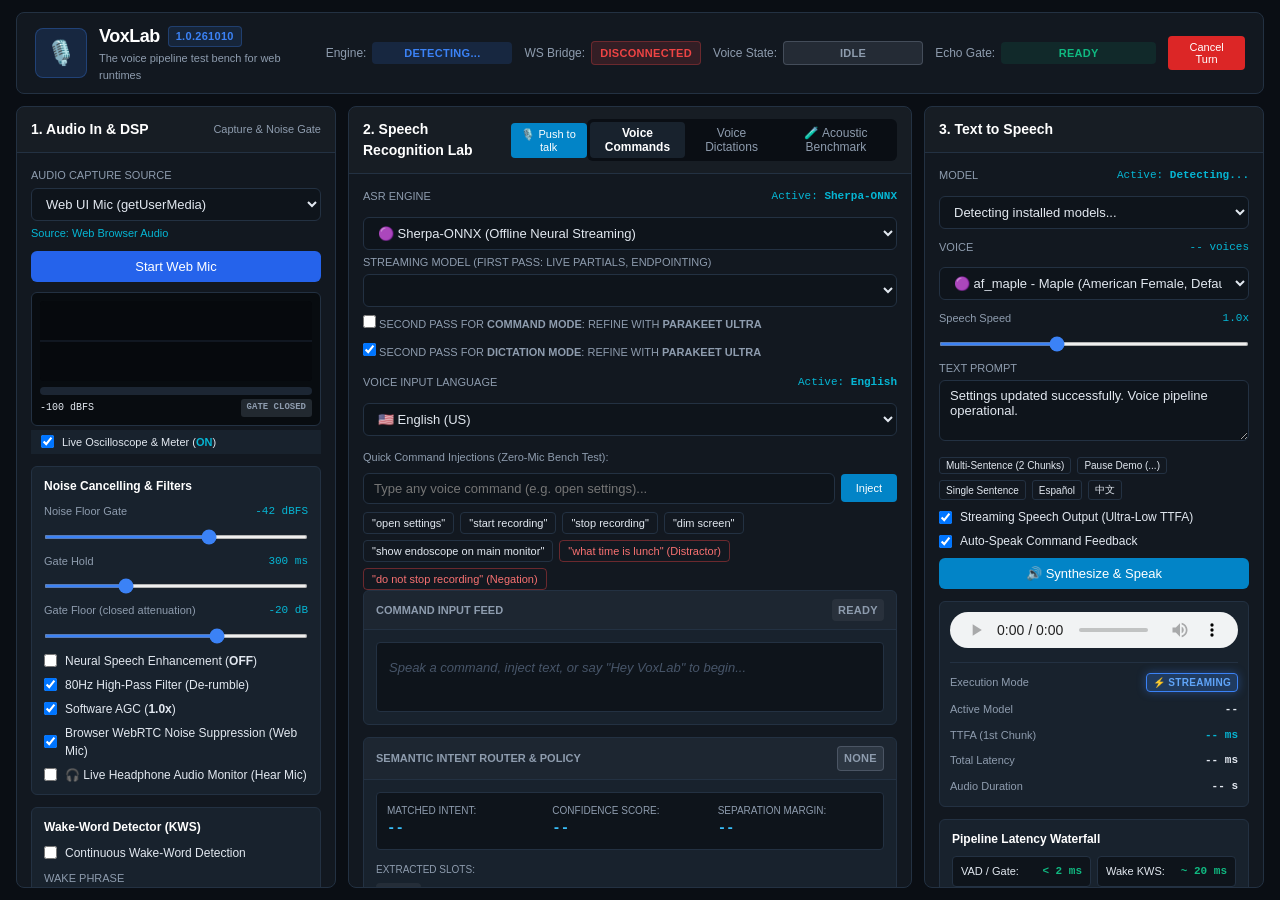
==== commit 29e60f40: "feat(eval): implement Tier 2 Deep Acoustic Matrix benchmark harness and dashboard" ====
--- a/web/index.html
+++ b/web/index.html
@@ -183,6 +183,7 @@
           <div class="tabs-nav">
             <button id="tab-btn-commands" class="tab-btn active">Voice Commands</button>
             <button id="tab-btn-dictation" class="tab-btn">Voice Dictations</button>
+            <button id="tab-btn-eval" class="tab-btn">🧪 Acoustic Benchmark</button>
           </div>
         </div>
 
@@ -364,6 +365,148 @@
             </div>
           </div>
 
+          <!-- Acoustic Benchmark Tab Content -->
+          <div id="tab-content-eval" class="tab-content">
+            <!-- Benchmark Control Bar -->
+            <div class="eval-ctrl-bar mb-3">
+              <div class="eval-btn-group">
+                <button id="btn-run-tier2" class="btn btn-accent" title="Run 66-case Deep Acoustic Matrix">🚀 Run Tier 2 (Deep Matrix)</button>
+                <button id="btn-run-tier1" class="btn btn-secondary" title="Run 5-case Golden Smoke Suite">⚡ Run Tier 1 (Smoke)</button>
+                <button id="btn-cancel-eval" class="btn btn-danger hidden" title="Cancel running evaluation">⏹️ Cancel</button>
+              </div>
+              <div class="eval-status-display">
+                <span id="eval-status-badge" class="badge badge-idle">Ready</span>
+              </div>
+            </div>
+
+            <!-- Active Progress Indicator -->
+            <div id="eval-progress-box" class="eval-progress-container mb-3 hidden">
+              <div class="slider-header mb-1">
+                <span>Evaluating Acoustic Matrix: <strong id="eval-case-name" style="color: var(--cyan);">--</strong></span>
+                <span id="eval-progress-text" style="font-family: var(--font-mono); font-size: 11px;">0 / 66 (0%)</span>
+              </div>
+              <div class="eval-progress-track">
+                <div id="eval-progress-bar" class="eval-progress-fill"></div>
+              </div>
+            </div>
+
+            <!-- Executive KPI Cards -->
+            <div class="eval-kpi-grid mb-3">
+              <div class="eval-kpi-card">
+                <div class="eval-kpi-val" id="eval-kpi-pass-rate">--%</div>
+                <div class="eval-kpi-label">Pass Rate</div>
+              </div>
+              <div class="eval-kpi-card">
+                <div class="eval-kpi-val" id="eval-kpi-wer">--</div>
+                <div class="eval-kpi-label">Mean WER</div>
+              </div>
+              <div class="eval-kpi-card">
+                <div class="eval-kpi-val" id="eval-kpi-cer">--</div>
+                <div class="eval-kpi-label">Mean CER</div>
+              </div>
+              <div class="eval-kpi-card">
+                <div class="eval-kpi-val" id="eval-kpi-intent-acc">--%</div>
+                <div class="eval-kpi-label">Intent Acc</div>
+              </div>
+              <div class="eval-kpi-card">
+                <div class="eval-kpi-val" id="eval-kpi-ttft">-- ms</div>
+                <div class="eval-kpi-label">TTFT (p95)</div>
+              </div>
+            </div>
+
+            <!-- SNR Degradation Ladder Matrix -->
+            <div class="card mb-3">
+              <div class="card-header">
+                <span class="card-title">Acoustic SNR Degradation Ladder (+20dB down to -5dB)</span>
+                <span class="badge badge-subtle">Robo-Perturbation</span>
+              </div>
+              <div class="card-body p-0">
+                <div class="eval-table-container">
+                  <table class="eval-table" id="eval-snr-table">
+                    <thead>
+                      <tr>
+                        <th>SNR Tier</th>
+                        <th>Samples</th>
+                        <th>Pass Rate</th>
+                        <th>Avg WER</th>
+                        <th>Avg CER</th>
+                        <th>Intent Acc</th>
+                        <th>Avg Latency</th>
+                      </tr>
+                    </thead>
+                    <tbody id="eval-snr-tbody">
+                      <tr><td colspan="7" style="text-align: center; color: var(--text-muted); padding: 12px;">Run Tier 2 benchmark to compute SNR degradation curves.</td></tr>
+                    </tbody>
+                  </table>
+                </div>
+              </div>
+            </div>
+
+            <!-- Latency Waterfall Percentiles -->
+            <div class="card mb-3">
+              <div class="card-header">
+                <span class="card-title">Acoustic Latencies & Percentile Distribution</span>
+                <span class="badge badge-subtle">p50 / p90 / p95 / p99</span>
+              </div>
+              <div class="card-body p-0">
+                <div class="eval-table-container">
+                  <table class="eval-table" id="eval-latency-table">
+                    <thead>
+                      <tr>
+                        <th>Pipeline Stage</th>
+                        <th>Avg</th>
+                        <th>p50 (Median)</th>
+                        <th>p90</th>
+                        <th>p95</th>
+                        <th>p99</th>
+                        <th>Max</th>
+                      </tr>
+                    </thead>
+                    <tbody id="eval-latency-tbody">
+                      <tr><td colspan="7" style="text-align: center; color: var(--text-muted); padding: 12px;">Run benchmark to compute latency percentiles.</td></tr>
+                    </tbody>
+                  </table>
+                </div>
+              </div>
+            </div>
+
+            <!-- Test Cases Results Explorer -->
+            <div class="card mb-3">
+              <div class="card-header" style="display: flex; justify-content: space-between; align-items: center;">
+                <span class="card-title">Detailed Evaluation Results Log</span>
+                <div style="display: flex; gap: 6px; align-items: center;">
+                  <select id="eval-filter-verdict" class="form-control" style="font-size: 10px; height: 22px; padding: 1px 4px;">
+                    <option value="all">All Verdicts</option>
+                    <option value="passed">Passed Only</option>
+                    <option value="failed">Failed Only</option>
+                  </select>
+                </div>
+              </div>
+              <div class="card-body p-0">
+                <div class="eval-table-container eval-log-scroll">
+                  <table class="eval-table" id="eval-cases-table">
+                    <thead>
+                      <tr>
+                        <th>#</th>
+                        <th>Test ID</th>
+                        <th>Mode</th>
+                        <th>Voice & Speed</th>
+                        <th>Acoustic Condition</th>
+                        <th>WER / CER</th>
+                        <th>Latency</th>
+                        <th>Verdict</th>
+                        <th>Action</th>
+                      </tr>
+                    </thead>
+                    <tbody id="eval-cases-tbody">
+                      <tr><td colspan="9" style="text-align: center; color: var(--text-muted); padding: 12px;">No evaluation results yet. Click a button above to run.</td></tr>
+                    </tbody>
+                  </table>
+                </div>
+              </div>
+            </div>
+          </div>
+
         </div>
       </section>
 
--- a/web/css/style.css
+++ b/web/css/style.css
@@ -705,3 +705,124 @@
 .mt-2 { margin-top: 8px; }
 .mt-3 { margin-top: 12px; }
 .mb-2 { margin-bottom: 8px; }
+
+
+/* Synthetic Acoustic Benchmark (Tier 1 & Tier 2) */
+.eval-ctrl-bar {
+  display: flex;
+  align-items: center;
+  justify-content: space-between;
+  flex-wrap: wrap;
+  gap: 8px;
+  background: var(--bg-card);
+  padding: 10px 12px;
+  border-radius: 6px;
+  border: 1px solid var(--border-color);
+}
+.eval-btn-group {
+  display: flex;
+  gap: 8px;
+  align-items: center;
+  flex-wrap: wrap;
+}
+.eval-progress-container {
+  background: var(--bg-input);
+  border: 1px solid var(--border-color);
+  border-radius: 6px;
+  padding: 10px 12px;
+}
+.eval-progress-track {
+  width: 100%;
+  height: 8px;
+  background: rgba(255, 255, 255, 0.08);
+  border-radius: 4px;
+  overflow: hidden;
+  margin-top: 6px;
+}
+.eval-progress-fill {
+  height: 100%;
+  width: 0%;
+  background: linear-gradient(90deg, var(--accent), var(--cyan));
+  transition: width 0.3s ease;
+}
+.eval-kpi-grid {
+  display: grid;
+  grid-template-columns: repeat(auto-fit, minmax(95px, 1fr));
+  gap: 8px;
+}
+.eval-kpi-card {
+  background: var(--bg-input);
+  border: 1px solid var(--border-color);
+  border-radius: 6px;
+  padding: 8px 10px;
+  text-align: center;
+}
+.eval-kpi-val {
+  font-size: 16px;
+  font-weight: 700;
+  font-family: var(--font-mono);
+  color: var(--cyan);
+}
+.eval-kpi-label {
+  font-size: 10px;
+  color: var(--text-muted);
+  text-transform: uppercase;
+  letter-spacing: 0.5px;
+  margin-top: 2px;
+}
+.eval-table-container {
+  overflow-x: auto;
+  border-radius: 6px;
+  border: 1px solid var(--border-color);
+  background: var(--bg-input);
+}
+.eval-table {
+  width: 100%;
+  border-collapse: collapse;
+  font-size: 11px;
+}
+.eval-table th {
+  background: rgba(255, 255, 255, 0.04);
+  color: var(--text-muted);
+  text-align: left;
+  padding: 6px 10px;
+  font-weight: 600;
+  border-bottom: 1px solid var(--border-color);
+  white-space: nowrap;
+}
+.eval-table td {
+  padding: 6px 10px;
+  border-bottom: 1px solid rgba(255, 255, 255, 0.03);
+  white-space: nowrap;
+  font-family: var(--font-mono);
+}
+.eval-table tr:hover {
+  background: rgba(255, 255, 255, 0.02);
+}
+.snr-badge {
+  font-size: 10px;
+  padding: 1px 6px;
+  border-radius: 3px;
+  font-weight: 600;
+}
+.snr-clean { background: rgba(56, 189, 248, 0.15); color: #38bdf8; }
+.snr-high { background: rgba(16, 185, 129, 0.15); color: #34d399; }
+.snr-mid { background: rgba(245, 158, 11, 0.15); color: #fbbf24; }
+.snr-low { background: rgba(239, 68, 68, 0.15); color: #f87171; }
+.btn-play-sample {
+  background: transparent;
+  border: 1px solid rgba(255, 255, 255, 0.15);
+  color: var(--text-main);
+  border-radius: 3px;
+  padding: 1px 5px;
+  font-size: 10px;
+  cursor: pointer;
+}
+.btn-play-sample:hover {
+  background: rgba(255, 255, 255, 0.1);
+  color: var(--cyan);
+}
+.eval-log-scroll {
+  max-height: 280px;
+  overflow-y: auto;
+}
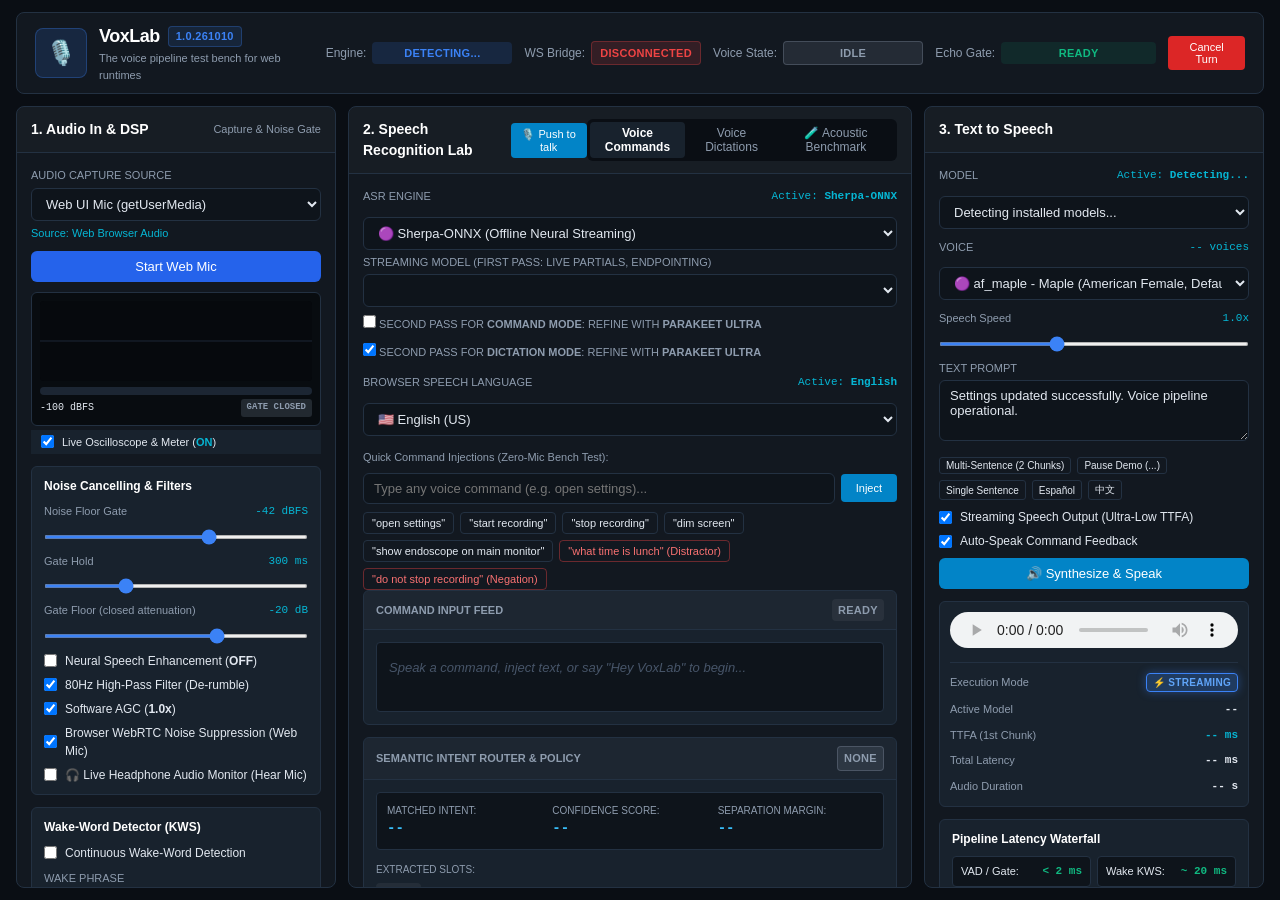
==== commit d0874963: "refactor: make the language selector browser-only Server ASR stays on auto: a hint only helped noisy" ====
--- a/web/index.html
+++ b/web/index.html
@@ -218,11 +218,10 @@
           <!-- Voice Input Language Selection -->
           <div class="form-group mb-3">
             <div class="slider-header mb-1">
-              <label for="asr-lang-select">Voice Input Language</label>
+              <label for="asr-lang-select" title="Server ASR always auto-detects the language">Browser Speech Language</label>
               <span class="helper-text" style="font-size: 11px;">Active: <strong id="asr-lang-label" style="color: var(--cyan);">English (US)</strong></span>
             </div>
             <select id="asr-lang-select" class="form-control">
-              <option value="auto">🌐 Auto-Detect / Multilingual (Nemotron 40+ langs)</option>
               <option value="en-US" selected>🇺🇸 English (US)</option>
               <option value="en-GB">🇬🇧 English (UK)</option>
               <option value="es-ES">🇪🇸 Spanish (Español)</option>
@@ -230,7 +229,6 @@
               <option value="de-DE">🇩🇪 German (Deutsch)</option>
               <option value="it-IT">🇮🇹 Italian (Italiano)</option>
               <option value="pt-BR">🇧🇷 Portuguese (Português - Brasil)</option>
-              <option value="ja-JP">🇯🇵 Japanese (日本語)</option>
               <option value="zh-CN">🇨🇳 Chinese (Mandarin / 普通话)</option>
               <option value="hi-IN">🇮🇳 Hindi (हिन्दी)</option>
             </select>
@@ -374,6 +372,10 @@
                 <button id="btn-run-tier1" class="btn btn-secondary" title="Run 5-case Golden Smoke Suite">⚡ Run Tier 1 (Smoke)</button>
                 <button id="btn-cancel-eval" class="btn btn-danger hidden" title="Cancel running evaluation">⏹️ Cancel</button>
               </div>
+              <label class="toggle-item" title="Plays each test clip as it is fed in, after DSP (what ASR hears)">
+                <input type="checkbox" id="chk-eval-listen">
+                <span>🎧 Listen to test input</span>
+              </label>
               <div class="eval-status-display">
                 <span id="eval-status-badge" class="badge badge-idle">Ready</span>
               </div>
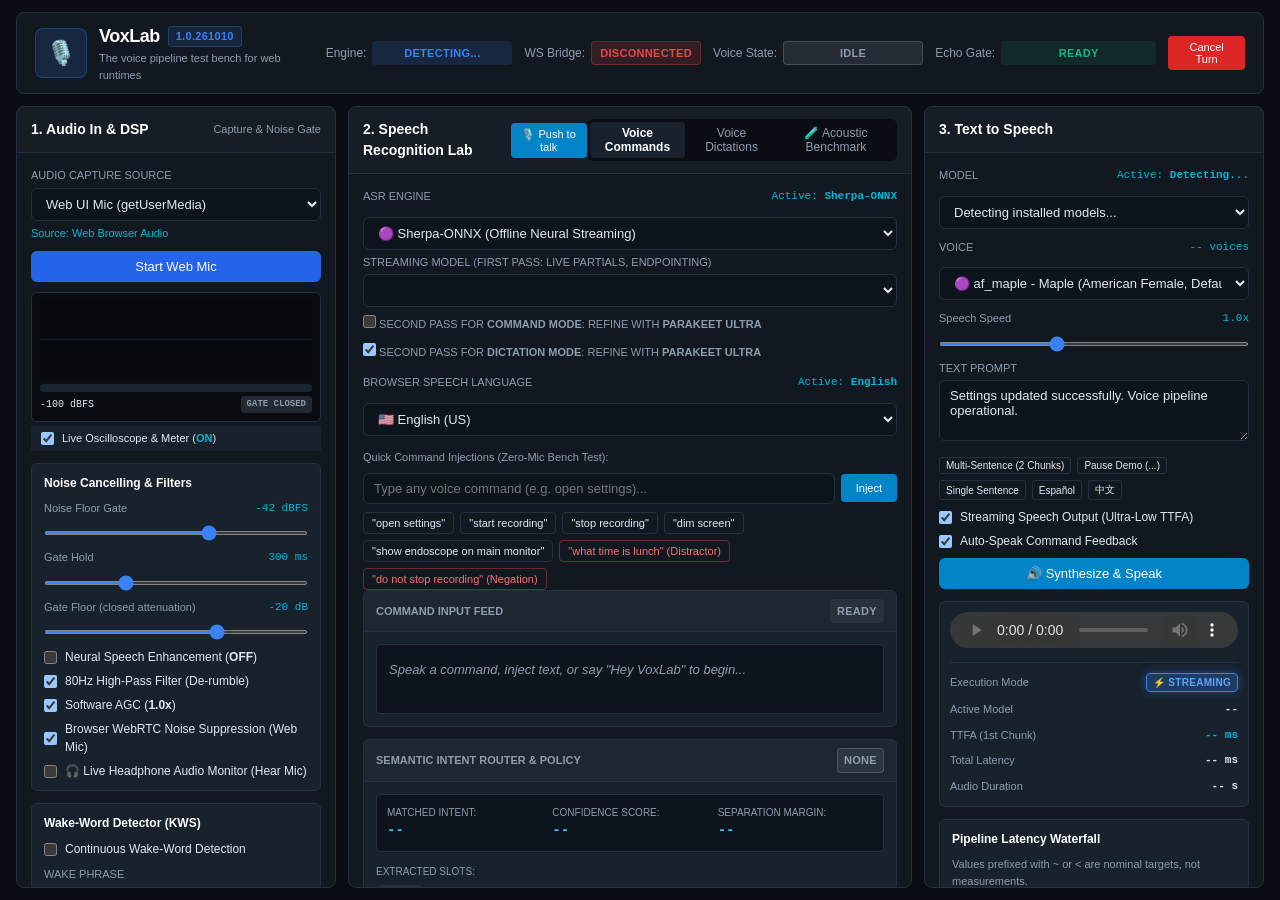
==== commit 22062096: "fix: address code review findings (security, races, validation, fail-fast) - server: serve only /dat" ====
--- a/web/index.html
+++ b/web/index.html
@@ -68,7 +68,7 @@
 
           <!-- Live Visualizer -->
           <div class="visualizer-container">
-            <canvas id="scope-canvas" width="320" height="90"></canvas>
+            <canvas id="scope-canvas" width="320" height="90" role="img" aria-label="Microphone waveform and level oscilloscope"></canvas>
             <div class="meter-overlay">
               <div class="meter-bar-container">
                 <div id="vu-bar" class="meter-bar"></div>
@@ -153,7 +153,7 @@
             </div>
             <div class="form-group mt-2">
               <label for="kws-keyword">Wake Phrase</label>
-              <input type="text" id="kws-keyword" class="form-control" placeholder="Enter wake phrase (e.g. hey voxlab)..." value="hey voxlab" autocomplete="off">
+              <input type="text" id="kws-keyword" class="form-control" placeholder="Enter wake phrase (e.g. hey voxlab)..." value="hey voxlab" autocomplete="off" maxlength="100">
             </div>
             <div id="kws-acoustic-controls">
               <div class="slider-group">
@@ -165,7 +165,7 @@
               </div>
               <div class="ring-buffer-indicator">
                 <span>Pre-roll Buffer:</span>
-                <strong id="ring-buf-status">1000 ms armed</strong>
+                <strong id="ring-buf-status">1000 ms (configured)</strong>
               </div>
             </div>
           </div>
@@ -240,7 +240,7 @@
             <div class="quick-inject mb-3">
               <label for="custom-cmd-input">Quick Command Injections (Zero-Mic Bench Test):</label>
               <div class="custom-inject-form">
-                <input type="text" id="custom-cmd-input" class="form-control" placeholder="Type any voice command (e.g. open settings)..." autocomplete="off">
+                <input type="text" id="custom-cmd-input" class="form-control" placeholder="Type any voice command (e.g. open settings)..." autocomplete="off" maxlength="200">
                 <button id="btn-custom-inject" class="btn btn-sm btn-accent" title="Inject command">Inject</button>
               </div>
               <div class="quick-buttons">
@@ -261,7 +261,7 @@
                 <span id="asr-status-badge" class="badge badge-subtle">Ready</span>
               </div>
               <div class="card-body">
-                <div id="command-transcript-box" class="transcript-box">
+                <div id="command-transcript-box" class="transcript-box" aria-live="polite">
                   <span class="placeholder-text">Speak a command, inject text, or say "Hey VoxLab" to begin...</span>
                 </div>
               </div>
@@ -314,7 +314,7 @@
             <div class="quick-inject mb-3">
               <label for="custom-dict-input">Quick Dictation Injections (Zero-Mic Bench Test):</label>
               <div class="custom-inject-form">
-                <input type="text" id="custom-dict-input" class="form-control" placeholder="Type spoken phrase (e.g. vital signs normal period)..." autocomplete="off">
+                <input type="text" id="custom-dict-input" class="form-control" placeholder="Type spoken phrase (e.g. vital signs normal period)..." autocomplete="off" maxlength="500">
                 <button id="btn-custom-dict-inject" class="btn btn-sm btn-accent" title="Inject phrase">Inject</button>
               </div>
               <div class="quick-buttons">
@@ -333,7 +333,7 @@
                 <span id="dictation-status-badge" class="badge badge-subtle">Idle</span>
               </div>
               <div class="card-body">
-                <div id="dictation-live-box" class="transcript-box">
+                <div id="dictation-live-box" class="transcript-box" aria-live="polite">
                   <span class="placeholder-text">Press 'Start dictation' and begin speaking...</span>
                 </div>
               </div>
@@ -552,7 +552,7 @@
           <!-- Prompt Text -->
           <div class="form-group mt-2">
             <label for="tts-input-text">Text Prompt</label>
-            <textarea id="tts-input-text" class="form-control" rows="3">Settings updated successfully. Voice pipeline operational.</textarea>
+            <textarea id="tts-input-text" class="form-control" rows="3" maxlength="2000">Settings updated successfully. Voice pipeline operational.</textarea>
           </div>
 
           <!-- Quick Prompts -->
@@ -582,7 +582,7 @@
           <!-- Audio Player Card -->
           <div class="audio-playback-card mt-3">
             <audio id="tts-audio-player" controls class="tts-player"></audio>
-            <div id="tts-stream-banner" class="tts-stream-banner hidden" style="display: none; align-items: center; gap: 8px; font-size: 11px; padding: 4px 8px; background: rgba(56, 189, 248, 0.12); border: 1px solid rgba(56, 189, 248, 0.3); border-radius: 4px; margin-bottom: 6px;">
+            <div id="tts-stream-banner" class="tts-stream-banner" style="display: none; align-items: center; gap: 8px; font-size: 11px; padding: 4px 8px; background: rgba(56, 189, 248, 0.12); border: 1px solid rgba(56, 189, 248, 0.3); border-radius: 4px; margin-bottom: 6px;">
               <span class="badge badge-listen" style="padding: 2px 6px; font-size: 10px;">STREAMING</span>
               <span id="tts-stream-status" style="color: var(--cyan); font-family: monospace;">Receiving chunks...</span>
             </div>
@@ -613,6 +613,7 @@
           <!-- Benchmarks & Waterfall -->
           <div class="settings-box mt-3">
             <h3>Pipeline Latency Waterfall</h3>
+            <div class="helper-text" style="font-size: 11px;">Values prefixed with ~ or &lt; are nominal targets, not measurements.</div>
             <div class="latency-grid">
               <div class="latency-pill">
                 <span>VAD / Gate:</span>
--- a/web/css/style.css
+++ b/web/css/style.css
@@ -1,4 +1,5 @@
 :root {
+  color-scheme: dark;
   --bg-dark: #0a0e14;
   --bg-panel: #121820;
   --bg-card: #18222d;
@@ -8,7 +9,6 @@
   --text-main: #e2e8f0;
   --text-muted: #8e9cae;
   --accent: #3b82f6;
-  --accent-hover: #2563eb;
   --success: #10b981;
   --warning: #f59e0b;
   --danger: #ef4444;
@@ -30,6 +30,7 @@
   font-size: 14px;
   line-height: 1.5;
   height: 100vh;
+  height: 100dvh;
   overflow: hidden;
 }
 
@@ -37,6 +38,7 @@
   display: flex;
   flex-direction: column;
   height: 100vh;
+  height: 100dvh;
   padding: 12px 16px;
   gap: 12px;
 }
@@ -114,9 +116,8 @@
 
 /* Badges with stable fixed width to prevent header text jumping */
 .badge {
-  display: inline-flex;
-  justify-content: center;
-  align-items: center;
+  display: inline-block;
+  vertical-align: middle;
   text-align: center;
   padding: 3px 6px;
   border-radius: 4px;
@@ -126,6 +127,9 @@
   text-transform: uppercase;
   box-sizing: border-box;
   white-space: nowrap;
+  overflow: hidden;
+  text-overflow: ellipsis;
+  border: 1px solid transparent;
 }
 
 /* Stable fixed widths: only the badge color/text changes, never shifting line layout */
@@ -160,6 +164,10 @@
   50% { opacity: 0.85; transform: scale(1.03); }
 }
 
+@media (prefers-reduced-motion: reduce) {
+  .badge-listen { animation: none; }
+}
+
 /* Test Bench Grid */
 .testbench-grid {
   display: grid;
@@ -169,6 +177,13 @@
   min-height: 0;
 }
 
+/* Narrow viewports: stack the columns and let the page scroll */
+@media (max-width: 1100px) {
+  body, .app-container { height: auto; overflow: visible; }
+  .app-header, .header-status-bar { flex-wrap: wrap; gap: 8px; }
+  .testbench-grid { grid-template-columns: minmax(0, 1fr); }
+}
+
 /* Panels */
 .panel {
   background-color: var(--bg-panel);
@@ -194,16 +209,6 @@
   gap: 8px;
 }
 
-#tts-model-badge {
-  font-size: 10px;
-  padding: 2px 7px;
-  letter-spacing: 0.3px;
-  max-width: 160px;
-  overflow: hidden;
-  text-overflow: ellipsis;
-  white-space: nowrap;
-}
-
 .panel-header h2 {
   font-size: 14px;
   font-weight: 600;
@@ -263,7 +268,7 @@
 
 #scope-canvas {
   width: 100%;
-  height: 80px;
+  height: auto; /* keep the 320x90 backing-store aspect so the waveform is not stretched */
   background: #040608;
   border-radius: 4px;
   display: block;
@@ -330,12 +335,6 @@
   filter: grayscale(0.7);
   user-select: none;
   transition: opacity 0.2s ease, filter 0.2s ease;
-}
-
-.settings-box.section-disabled input,
-.settings-box.section-disabled select,
-.settings-box.section-disabled button {
-  cursor: not-allowed;
 }
 
 .slider-group {
@@ -364,6 +363,15 @@
   outline: none;
 }
 
+button:focus-visible,
+input:focus-visible,
+select:focus-visible,
+textarea:focus-visible,
+audio:focus-visible {
+  outline: 2px solid var(--border-focus);
+  outline-offset: 2px;
+}
+
 .toggle-list {
   display: flex;
   flex-direction: column;
@@ -405,7 +413,7 @@
   border-radius: 6px;
   border: 1px solid transparent;
   cursor: pointer;
-  transition: all 0.15s;
+  transition: background-color 0.15s, border-color 0.15s, color 0.15s;
 }
 
 .btn-block { width: 100%; }
@@ -495,7 +503,7 @@
 }
 
 .placeholder-text {
-  color: #475569;
+  color: var(--text-muted);
   font-style: italic;
   font-size: 13px;
 }
